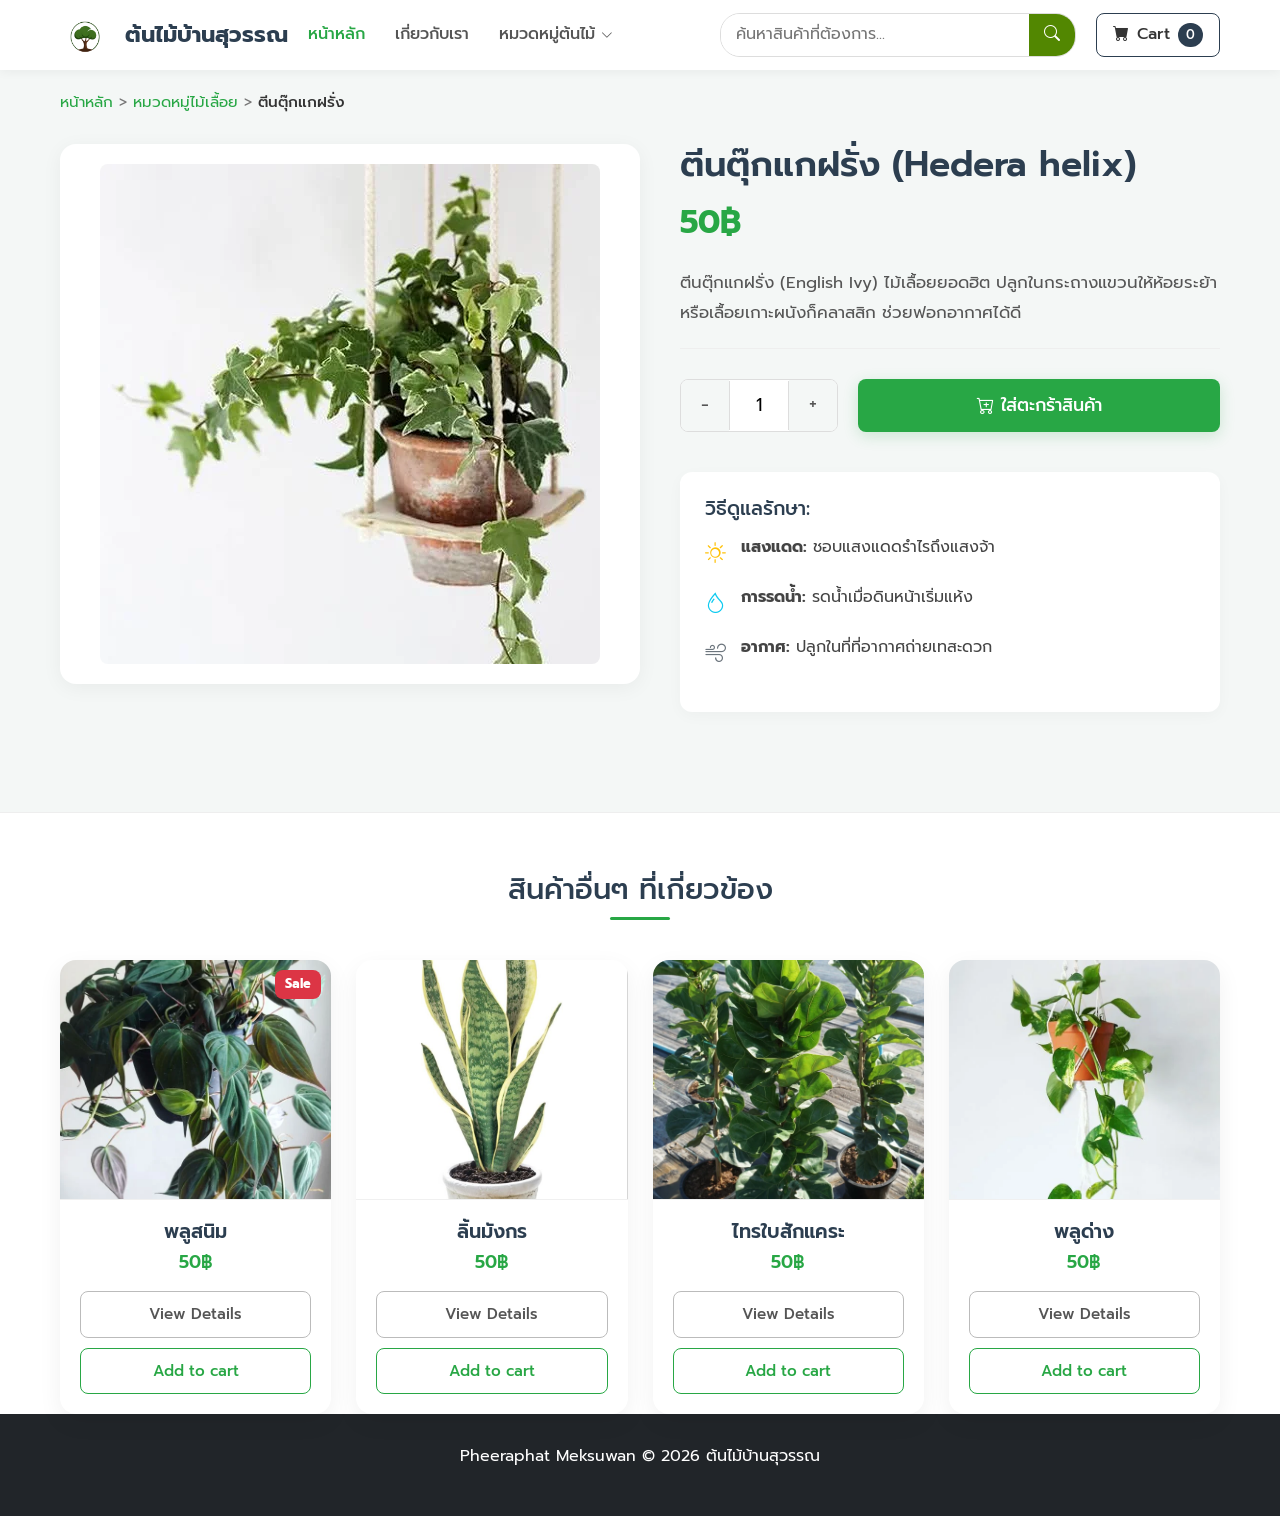
==== Product.html @ 62e90d50 "Add new information" ====
<!DOCTYPE html>
<html lang="th">
<head>
    <meta charset="utf-8" />
    <meta name="viewport" content="width=device-width, initial-scale=1.0" />
    <title>ต้นไม้บ้านสุวรรณ -รายละเอียดสินค้า</title>
    
    <link rel="icon" type="image/x-icon" href="assets/icons/logo_1.png" />
    <link rel="preconnect" href="https://fonts.googleapis.com">
    <link rel="preconnect" href="https://fonts.gstatic.com" crossorigin>
    <link href="https://fonts.googleapis.com/css2?family=Prompt:wght@300;400;500;600;700&display=swap" rel="stylesheet">
    <link href="https://cdn.jsdelivr.net/npm/bootstrap-icons@1.5.0/font/bootstrap-icons.css" rel="stylesheet" />
    <link rel="stylesheet" href="https://cdn.jsdelivr.net/npm/bootstrap@4.6.2/dist/css/bootstrap.min.css">
    
    <link href="css/product.css" rel="stylesheet" />
    <!-- Script -->
    <script src="js/data.js"></script>
    <script src="js/main.js"></script>
    <script src="js/product.js"></script>
</head>
<body>

    <nav class="navbar">
        <div class="nav-container">
            <a class="nav-brand" href="Index.html"> 
                <img src="assets/icons/logo_1.png" alt="Logo">
                <span class="brand-name">ต้นไม้บ้านสุวรรณ</span>
            </a>
            
           <ul class="nav-menu">
                <li><a href="Index.html" class="active">หน้าหลัก</a></li>
                <li><a href="#">เกี่ยวกับเรา</a></li>
                <li class="dropdown">
                    <a href="#">หมวดหมู่ต้นไม้ <i class="bi-chevron-down" style="font-size: 12px;"></i></a>
                    <ul class="dropdown-content">
                        <li><a href="#">ไม้คลุมดิน</a></li>
                        <li><a href="#">ไม้ล้มลุก</a></li>
                        <li><a href="#">ไม้พุ่ม</a></li>
                        <li><a href="#">ไม้ยืนต้น</a></li>
                        <li><a href="#">ไม้เลื้อย</a></li>
                        <li><a href="#">ไม้ประดับอื่น ๆ</a></li>
                    </ul>
                </li>
            </ul>

            <div class="nav-actions">
                <div class="search-box">
                    <input type="text" id="search-input" placeholder="ค้นหาสินค้าที่ต้องการ...">
                    <button class="btn-search"><i class="bi-search"></i></button>
                </div>
                 <a href="Cart.html" class="btn-cart" target="_blank">
                    <i class="bi-cart-fill"></i> Cart
                    <span class="cart-badge">0</span>
                </a>
            </div>
        </div>
    </nav>

    <div class="container">
        <div class="breadcrumb-clean">
            <a href="Index.html">หน้าหลัก</a> > <a href="#">หมวดหมู่ไม้เลื้อย</a> > 
            <span>ตีนตุ๊กแกฝรั่ง</span>
        </div>
    </div>

    <main class="product-detail-section">
        <div class="container product-detail-layout">
            
            <div class="product-image-box">
                <img src="assets/img/products/ตีนตุ๊กแกฝรั่ง.webp" alt="ตีนตุ๊กแกฝรั่ง">
            </div>

            <div class="product-info-box">
                <h1 class="detail-title">ตีนตุ๊กแกฝรั่ง (Hedera helix)</h1>
                <div class="detail-price">50฿</div>
                
                <p class="detail-description">
                    ตีนตุ๊กแกฝรั่ง (English Ivy) ไม้เลื้อยยอดฮิต ปลูกในกระถางแขวนให้ห้อยระย้า หรือเลื้อยเกาะผนังก็คลาสสิก ช่วยฟอกอากาศได้ดี
                </p>

                <div class="purchase-actions">
                    <div class="quantity-selector">
                        <button class="qty-btn" onclick="document.getElementById('qty-input').stepDown()">-</button>
                        <input type="number" id="qty-input" value="1" min="1" class="qty-input">
                        <button class="qty-btn" onclick="document.getElementById('qty-input').stepUp()">+</button>
                    </div>
                    <button class="btn-add-to-cart-large" onclick="addToCart(3)">
                        <i class="bi-cart-plus"></i> ใส่ตะกร้าสินค้า
                    </button>
                </div>

                <div class="care-guide">
                    <h3>วิธีดูแลรักษา:</h3>
                    <ul>
                        <li><i class="bi-brightness-high care-icon" style="color: #ffc107;"></i> <span><strong>แสงแดด:</strong> ชอบแสงแดดรำไรถึงแสงจ้า</span></li>
                        <li><i class="bi-droplet care-icon" style="color: #0dcaf0;"></i> <span><strong>การรดน้ำ:</strong> รดน้ำเมื่อดินหน้าเริ่มแห้ง</span></li>
                        <li><i class="bi-wind care-icon" style="color: #6c757d;"></i> <span><strong>อากาศ:</strong> ปลูกในที่ที่อากาศถ่ายเทสะดวก</span></li>
                    </ul>
                </div>
            </div>
        </div>
    </main>

    <section class="related-section">
        <div class="container">
            <h2 class="section-heading">สินค้าอื่นๆ ที่เกี่ยวข้อง</h2>
            <hr class="heading-line">
            
            <div class="product-grid">
                <div class="product-card">
                    <span class="badge-sale">Sale</span>
                    <img src="assets/img/products/ต้นพลูสนิม.webp" class="product-img">
                    <div class="product-info">
                        <h3 class="product-title">พลูสนิม</h3>
                        <p class="product-price">50฿</p>
                        <div class="product-actions">
                            <button class="btn-details" onclick="window.location.href='Product.html'">View Details</button>
                            <button class="btn-add-cart">Add to cart</button>
                        </div>
                    </div>
                </div>
                <div class="product-card">
                    <img src="assets/img/products/ต้นลิ้นมังกร.jpg" class="product-img">
                    <div class="product-info">
                        <h3 class="product-title">ลิ้นมังกร</h3><p class="product-price">50฿</p>
                        <div class="product-actions"><button class="btn-details">View Details</button><button class="btn-add-cart">Add to cart</button></div>
                    </div>
                </div>
                <div class="product-card">
                    <img src="assets/img/products/ไทรใบสักแคระ.webp" class="product-img">
                    <div class="product-info">
                        <h3 class="product-title">ไทรใบสักแคระ</h3><p class="product-price">50฿</p>
                        <div class="product-actions"><button class="btn-details">View Details</button><button class="btn-add-cart">Add to cart</button></div>
                    </div>
                </div>
                <div class="product-card">
                    <img src="assets/img/products/พลูด่าง.webp" class="product-img">
                    <div class="product-info">
                        <h3 class="product-title">พลูด่าง</h3><p class="product-price">50฿</p>
                        <div class="product-actions"><button class="btn-details">View Details</button><button class="btn-add-cart">Add to cart</button></div>
                    </div>
                </div>
            </div>
        </div>
    </section>

    <footer class="main-footer">
        <p>Pheeraphat Meksuwan &copy; 2026 ต้นไม้บ้านสุวรรณ</p>
    </footer>
</body>
</html>
---- css/product.css ----
* {
    margin: 0;
    padding: 0;
    box-sizing: border-box;
}

body {
    font-family: 'Prompt', sans-serif; 
    background-color: #f4f7f6; 
    color: #333;
    line-height: 1.6;
    display: flex;
    flex-direction: column;
    min-height: 100vh;
}

a {
    text-decoration: none;
    color: inherit;
}

li {
    list-style: none;
}

.container {
    max-width: 1200px;
    margin: auto;
    padding: 0 20px;
    width: 100%;
}

/* NAVBAR */
.navbar {
    background-color: #ffffff !important;
    box-shadow: 0 2px 10px rgba(0, 0, 0, 0.05) !important;
    position: sticky !important;
    top: 0 !important;
    z-index: 1000 !important;
    padding: 0 !important; 
    display: block !important; 
}

.nav-container {
    max-width: 1200px;
    margin: 0 auto;
    padding: 10px 20px;
    display: flex;
    align-items: center;
}

.nav-brand {
    display: flex;
    align-items: center; 
    gap: 15px; 
    margin-right: 20px; 
    text-decoration: none !important;
}

.nav-brand img { 
    height: 50px; 
    width: auto; 
    display: block; 
}

.brand-name {
    font-size: 1.4rem; 
    font-weight: 700; 
    color: #2c3e50; 
    white-space: nowrap; 
}

.nav-menu {
    display: flex; 
    gap: 30px; 
    margin-right: auto;
    margin-bottom: 0 !important; 
    padding-left: 0 !important;
}

.nav-menu a {
    font-weight: 500;
    color: #555;
    transition: color 0.3s;
    padding: 10px 0;
}

.nav-menu a:hover, .nav-menu a.active {
    color: #28a745;
}

.dropdown {
    position: relative;
}

.dropdown-content {
    display: none;
    position: absolute;
    top: 100%;
    left: 0;
    background-color: #ffffff;
    min-width: 160px;
    box-shadow: 0 8px 24px rgba(0,0,0,0.1);
    border-radius: 8px;
    overflow: hidden;
    z-index: 1;
}

.dropdown:hover .dropdown-content {
    display: block;
}

.dropdown-content li a {
    padding: 12px 20px;
    display: block;
    color: #333;
    font-weight: 400;
}

.dropdown-content li a:hover {
    background-color: #f4f7f6;
    color: #28a745;
}

.nav-actions {
    display: flex;
    align-items: center;
    gap: 20px;
    flex: 0 1 500px;
    width: 100%; 
    justify-content: flex-end;
}

.search-box {
    display: flex;
    border: 1px solid #ddd;
    border-radius: 20px;
    overflow: hidden;
    background: #fff;
    flex-grow: 1;
}

.search-box input {
    border: none;
    padding: 8px 15px !important;
    outline: none;
    font-family: 'Prompt', sans-serif;
    width: 100%;
}

.btn-search {
    background: #528701;
    border: none;
    padding: 0 15px;
    cursor: pointer;
    color: #fff;
    transition: 0.3s;
}

.btn-search:hover {
    background: #365a00;
}

.btn-cart {
    display: flex;
    align-items: center;
    gap: 8px;
    border: 1.5px solid #2c3e50;
    padding: 8px 16px;
    border-radius: 8px;
    font-weight: 500;
    transition: 0.3s;
    background: #fff;
    white-space: nowrap;
    cursor: pointer;
}

.btn-cart:hover {
    background: #2c3e50;
    color: #fff;
    text-decoration: none;
}

.cart-badge {
    background-color: #2c3e50;
    color: #fff;
    padding: 2px 8px;
    border-radius: 50px;
    font-size: 0.8rem;
}

.btn-cart:hover .cart-badge {
    background-color: #fff;
    color: #2c3e50;
}

/* =========================================
   PRODUCT SECTION & GRID
========================================= */
.product-section {
    padding: 60px 0;
}

.product-grid {
    display: grid;
    grid-template-columns: repeat(4, 1fr); 
    gap: 25px; 
}

/*PRODUCT CARD */
.product-card {
    background: #ffffff;
    border-radius: 16px;
    box-shadow: 0 8px 24px rgba(0, 0, 0, 0.06);
    overflow: hidden;
    display: flex;
    flex-direction: column;
    transition: transform 0.3s ease, box-shadow 0.3s ease;
    position: relative;
}

.product-card:hover {
    transform: translateY(-8px);
    box-shadow: 0 15px 35px rgba(0, 0, 0, 0.12);
}

.badge-sale {
    position: absolute;
    top: 10px;
    right: 10px;
    background-color: #dc3545;
    color: white;
    padding: 4px 10px;
    border-radius: 8px;
    font-size: 0.8rem;
    font-weight: bold;
    z-index: 2;
}

.product-img {
    width: 100%;
    height: 240px;
    object-fit: cover;
    object-position: center;
    border-bottom: 1px solid #f0f0f0;
}

.product-info {
    padding: 20px;
    text-align: center;
    display: flex;
    flex-direction: column;
    flex-grow: 1; 
}

.product-title {
    font-size: 1.2rem;
    font-weight: 600;
    color: #2c3e50;
    margin-bottom: 5px;
}

.product-price {
    font-size: 1.1rem;
    color: #28a745;
    font-weight: 600;
    margin-bottom: 15px;
}

.product-actions {
    margin-top: auto;
    display: flex;
    flex-direction: column;
    gap: 10px;
}

.btn-details, .btn-add-cart {
    width: 100%;
    padding: 10px;
    border-radius: 8px;
    font-family: 'Prompt', sans-serif;
    font-weight: 500;
    cursor: pointer;
    transition: 0.3s;
    font-size: 0.95rem;
}

.btn-details {
    background: transparent;
    border: 1px solid #bbb;
    color: #555;
}

.btn-details:hover {
    background: #f4f7f6;
    border-color: #888;
}

.btn-add-cart {
    background: transparent;
    border: 1.5px solid #28a745;
    color: #28a745;
}

.btn-add-cart:hover {
    background: #28a745;
    color: #fff;
}

/* PRODUCT DETAIL PAGE*/
.breadcrumb-clean {
    padding: 20px 0 10px 0;
    font-size: 0.95rem;
    color: #777;
    /* margin-left: auto; */
    /* margin-right: auto;
    width: 100%; */

}

.breadcrumb-clean a {
    color: #28a745;
    transition: 0.3s;
}

.breadcrumb-clean a:hover {
    text-decoration: underline;
    color: #1e7e34;
}

.breadcrumb-clean span {
    color: #333;
    font-weight: 500;
}

.product-detail-section {
    max-width: 1200px;
    margin: auto;
    padding: 20px 0 60px 0;
}

.product-detail-layout {
    display: flex;
    gap: 40px;
    align-items: flex-start;
}

.product-image-box {
    flex: 1;
    background-color: #fff;
    border-radius: 16px;
    padding: 20px;
    box-shadow: 0 4px 20px rgba(0, 0, 0, 0.05);
    text-align: center;
}

.product-image-box img {
    max-width: 100%;
    height: auto;
    max-height: 500px;
    border-radius: 8px;
    object-fit: contain;
}

.product-info-box {
    flex: 1;
    display: flex;
    flex-direction: column;
}

.detail-title {
    font-size: 2.2rem;
    font-weight: 600;
    color: #2c3e50;
    margin-bottom: 10px;
}

.detail-price {
    font-size: 2rem;
    font-weight: 700;
    color: #28a745;
    margin-bottom: 20px;
}

.detail-description {
    font-size: 1.05rem;
    color: #555;
    line-height: 1.8;
    margin-bottom: 30px;
    padding-bottom: 20px;
    border-bottom: 1px solid #eee;
}

.purchase-actions {
    display: flex;
    gap: 20px;
    margin-bottom: 40px;
}

.quantity-selector {
    display: flex;
    align-items: center;
    border: 1px solid #ddd;
    border-radius: 8px;
    overflow: hidden;
    background: #fff;
}

.qty-btn {
    background-color: #f4f7f6;
    border: none;
    padding: 10px 20px;
    font-size: 1.2rem;
    cursor: pointer;
    color: #555;
    transition: 0.2s;
}

.qty-btn:hover {
    background-color: #e2e8e5;
}

.qty-input {
    width: 60px;
    text-align: center;
    border: none;
    border-left: 1px solid #ddd;
    border-right: 1px solid #ddd;
    font-size: 1.1rem;
    font-family: 'Prompt', sans-serif;
    outline: none;
    padding: 10px 0;
}

.qty-input::-webkit-outer-spin-button,
.qty-input::-webkit-inner-spin-button {
    -webkit-appearance: none;
    margin: 0;
}

.btn-add-to-cart-large {
    flex: 1;
    background-color: #28a745;
    color: #fff;
    border: none;
    border-radius: 8px;
    font-size: 1.1rem;
    font-weight: 500;
    font-family: 'Prompt', sans-serif;
    cursor: pointer;
    transition: 0.3s;
    box-shadow: 0 4px 15px rgba(40, 167, 69, 0.2);
}

.btn-add-to-cart-large:hover {
    background-color: #218838;
    transform: translateY(-2px);
    box-shadow: 0 6px 20px rgba(40, 167, 69, 0.3);
}

.care-guide {
    background-color: #fff;
    padding: 25px;
    border-radius: 12px;
    box-shadow: 0 4px 15px rgba(0,0,0,0.03);
}

.care-guide h3 {
    font-size: 1.2rem;
    color: #2c3e50;
    margin-bottom: 15px;
}

.care-guide ul li {
    display: flex;
    align-items: flex-start;
    margin-bottom: 15px;
    color: #444;
    line-height: 1.6;
}

.care-icon {
    font-size: 1.3rem;
    margin-right: 15px;
    margin-top: 2px;
}

.related-section {
    background-color: #fff; 
    margin-top: 40px;
    padding-top: 60px;
    border-top: 1px solid #eee;
}

.section-heading {
    text-align: center;
    font-size: 1.8rem;
    color: #2c3e50;
    margin-bottom: 10px;
}

.heading-line {
    width: 60px;
    height: 3px;
    background-color: #28a745;
    margin: 0 auto 40px auto;
    border: none;
    border-radius: 5px;
}

/* FOOTER */
.main-footer {
    background-color: #212529;
    color: #fff;
    text-align: center;
    padding: 30px 20px;
    margin-top: auto; 
}

/* RESPONSIVE */
@media (max-width: 1024px) {
    .product-grid {
        grid-template-columns: repeat(3, 1fr); 
    }
}

@media (max-width: 768px) {
    .nav-container {
        flex-direction: column;
        gap: 15px;
    }
    .nav-menu {
        flex-wrap: wrap;
        justify-content: center;
    }
    .product-grid {
        grid-template-columns: repeat(2, 1fr); 
    }
    .product-detail-layout {
        flex-direction: column;
    }
}

@media (max-width: 480px) {
    .product-grid {
        grid-template-columns: 1fr; 
    }
    .purchase-actions {
        flex-direction: column;
    }
    .btn-add-to-cart-large {
        padding: 15px;
    }
}
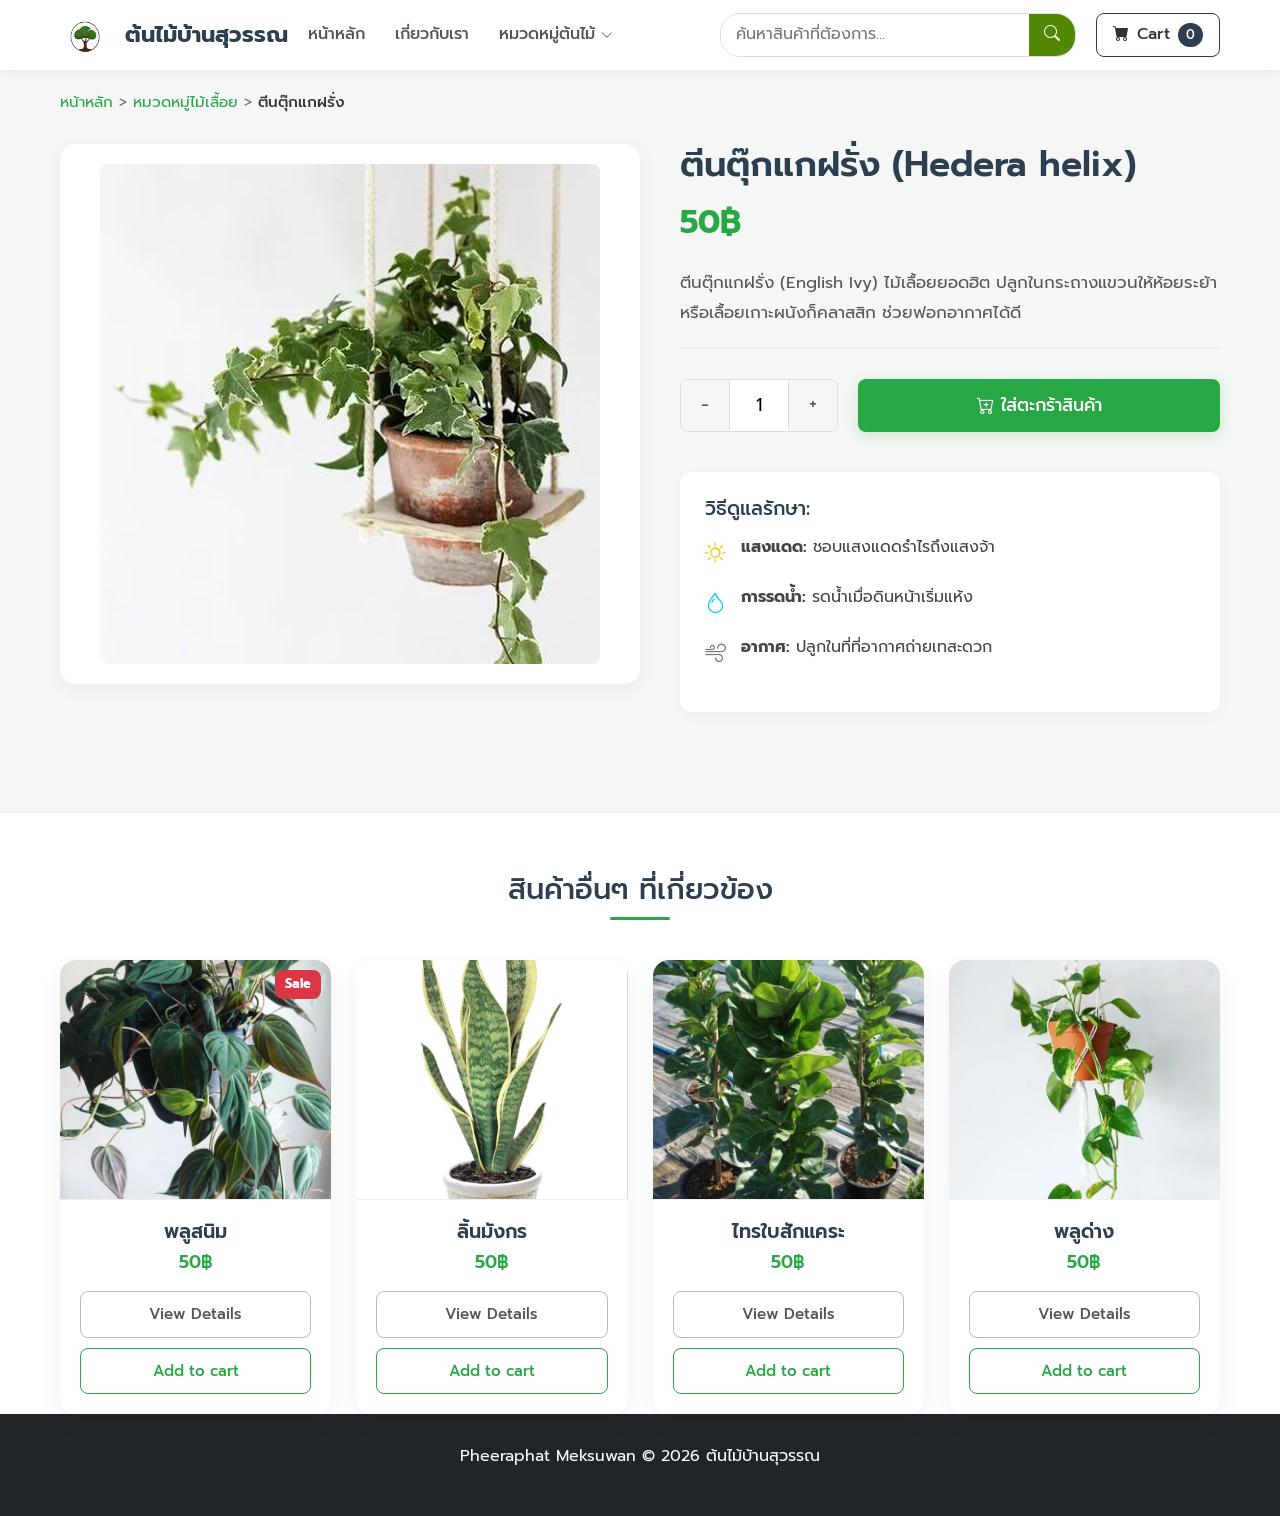
==== commit 55247aa6: "แก้product_เพิ่มสินค้า" ====
--- a/Product.html
+++ b/Product.html
@@ -3,7 +3,7 @@
 <head>
     <meta charset="utf-8" />
     <meta name="viewport" content="width=device-width, initial-scale=1.0" />
-    <title>ต้นไม้บ้านสุวรรณ -รายละเอียดสินค้า</title>
+    <title>รายละเอียดสินค้า-ต้นไม้บ้านสุวรรณ</title>
     
     <link rel="icon" type="image/x-icon" href="assets/icons/logo_1.png" />
     <link rel="preconnect" href="https://fonts.googleapis.com">
--- a/css/product.css
+++ b/css/product.css
@@ -85,7 +85,7 @@
     padding: 10px 0;
 }
 
-.nav-menu a:hover, .nav-menu a.active {
+.nav-menu a:hover{
     color: #28a745;
 }
 
